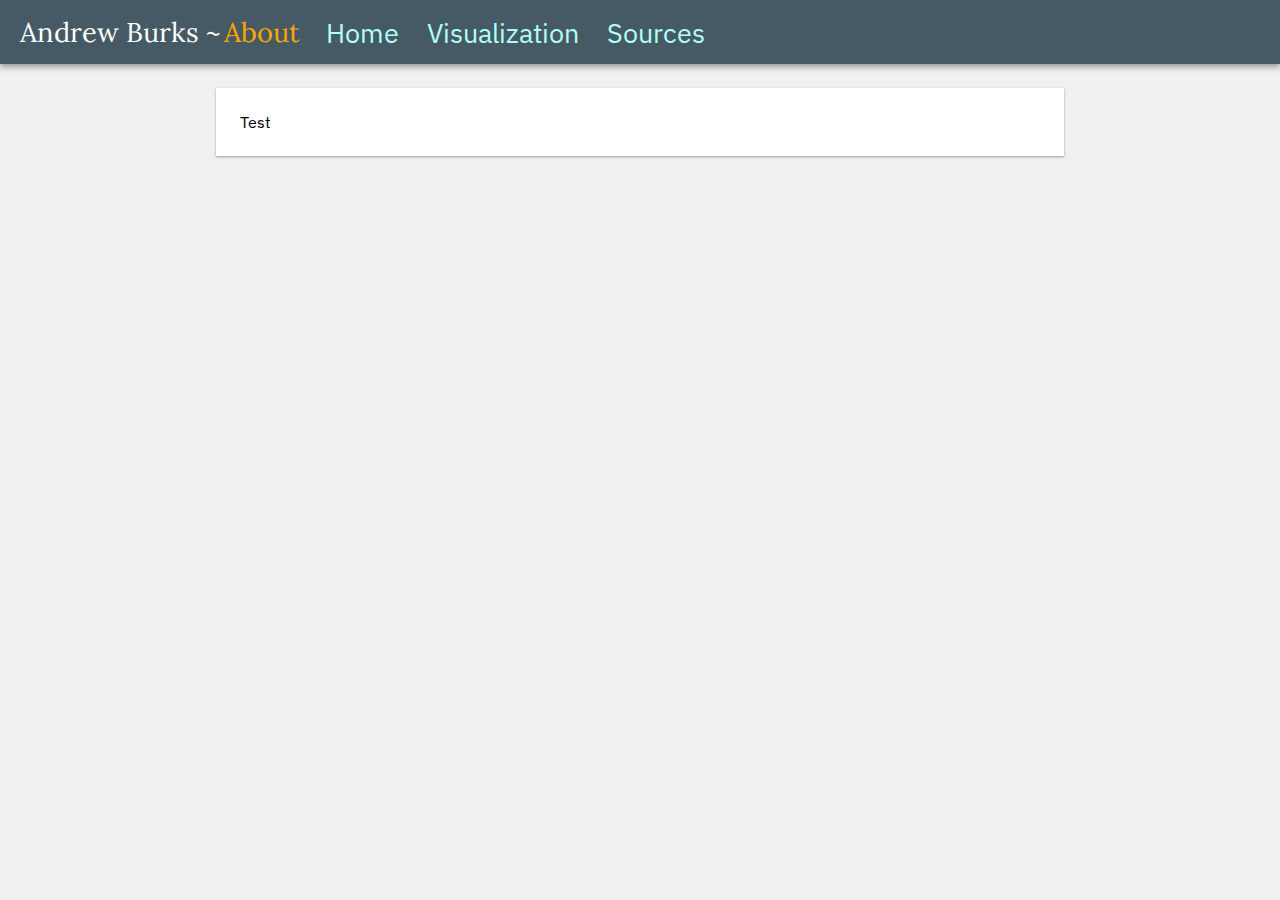
==== index.html @ 1fafd310 "fix some jank by inlining template/styles" ====
<!DOCTYPE html>
<html lang="en">
  <head>
    <meta charset="UTF-8" />
    <meta name="viewport" content="width=device-width, initial-scale=1.0" />

    <link
      rel="preload"
      href="https://fonts.googleapis.com/css2?family=IBM+Plex+Sans:ital,wght@0,100;0,400;0,700;1,100;1,400;1,700&family=Lora:wght@600&display=swap"
      as="style"
      crossorigin
    />
    <link
      href="https://fonts.googleapis.com/css2?family=IBM+Plex+Sans:ital,wght@0,100;0,400;0,700;1,100;1,400;1,700&family=Lora:wght@600&display=swap"
      rel="stylesheet"
    />
    <link rel="stylesheet" href="./css/base.css" />

    <script src="./src/components/load.js" type="module"></script>

    <title>VDS Site - Andrew Burks</title>

    <link rel="apple-touch-icon" sizes="180x180" href="/apple-touch-icon.png" />
    <link rel="icon" type="image/png" sizes="32x32" href="/favicon-32x32.png" />
    <link rel="icon" type="image/png" sizes="16x16" href="/favicon-16x16.png" />
    <link rel="manifest" href="/site.webmanifest" />
  </head>
  <body>
    <header-bar> <span slot="title">About</span></header-bar>

    <content-pane> Test </content-pane>

    <script src="./src/main.js" type="module"></script>
  </body>
</html>
---- css/base.css ----
html,
body {
  margin: 0;
  font-family: var(--font);
}

body {
  background: #f0f0f0;

  display: flex;
  width: 100%;
  flex-flow: column;

  align-items: center;
}

:root {
  --font-serif: "Lora", serif;
  --font: "IBM Plex Sans", sans-serif;

  --primary: #455a64;
  --primary-light: #718792;
  --primary-dark: #1c313a;

  --secondary: #80cbc4;
  --secondary-light: #b2fef7;
  --secondary-dark: #4f9a94;

  /* shadow elevations similar to Material Design spec w/ css rules found here:
   https://medium.com/@Florian/freebie-google-material-design-shadow-helper-2a0501295a2d
  */
  --el-1: 0 1px 3px rgba(0, 0, 0, 0.12), 0 1px 2px rgba(0, 0, 0, 0.24);
  --el-2: 0 3px 6px rgba(0, 0, 0, 0.16), 0 3px 6px rgba(0, 0, 0, 0.23);
  --el-3: 0 10px 20px rgba(0, 0, 0, 0.19), 0 6px 6px rgba(0, 0, 0, 0.23);
  --el-4: 0 14px 28px rgba(0, 0, 0, 0.25), 0 10px 10px rgba(0, 0, 0, 0.22);
  --el-5: 0 19px 38px rgba(0, 0, 0, 0.3), 0 15px 12px rgba(0, 0, 0, 0.22);
}
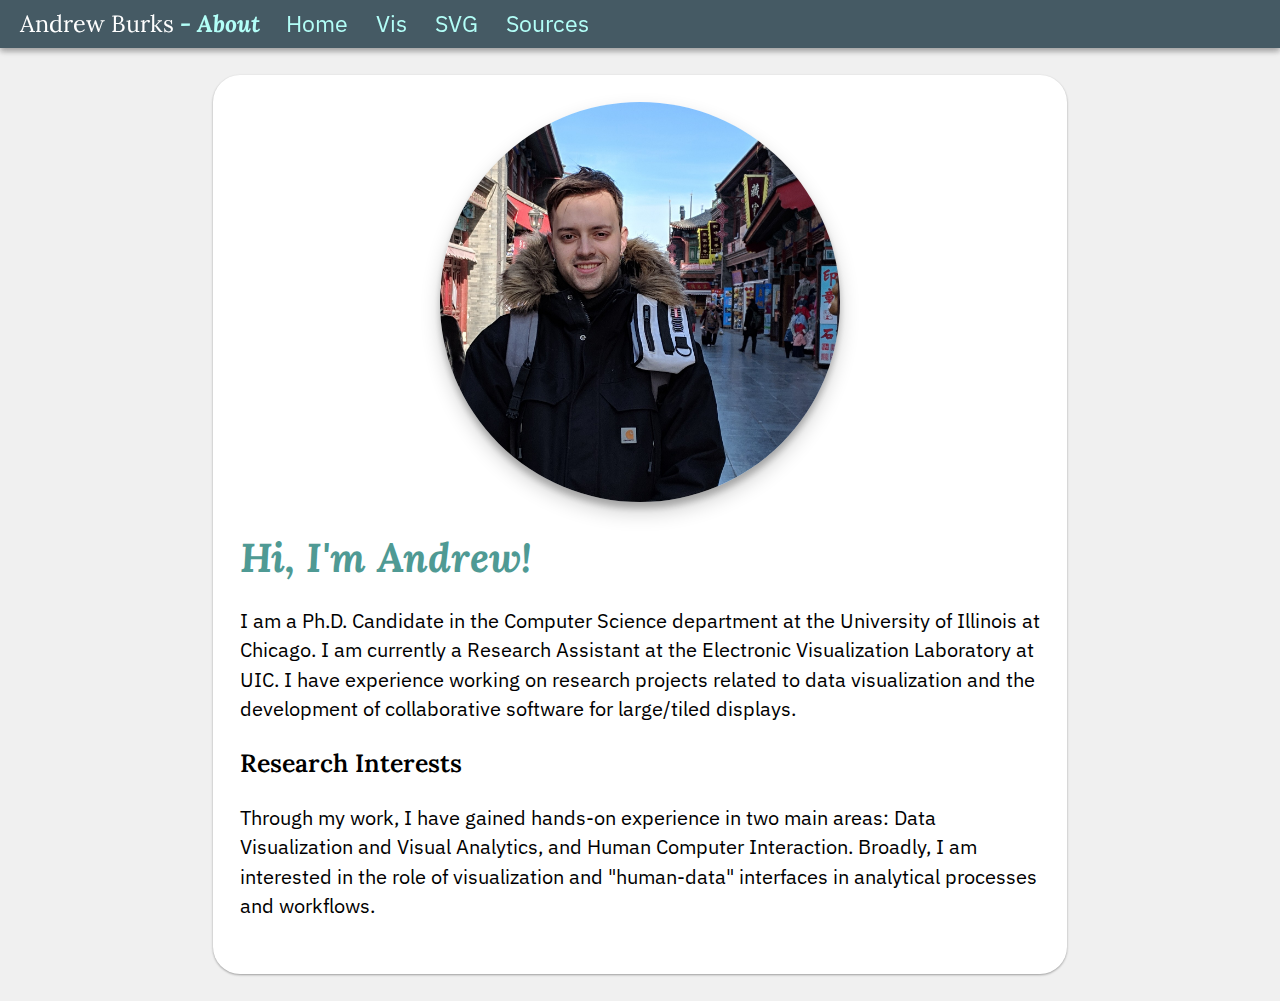
==== commit 9a081a5f: "add some info on the home page and some more styles/interactivity" ====
--- a/index.html
+++ b/index.html
@@ -6,15 +6,16 @@
 
     <link
       rel="preload"
-      href="https://fonts.googleapis.com/css2?family=IBM+Plex+Sans:ital,wght@0,100;0,400;0,700;1,100;1,400;1,700&family=Lora:wght@600&display=swap"
+      href="https://fonts.googleapis.com/css2?family=IBM+Plex+Sans:ital,wght@0,100;0,400;0,700;1,100;1,400;1,700&family=Lora:ital,wght@0,400;1,400;0,600;1,600;0,700;1,700&display=swap"
       as="style"
       crossorigin
     />
     <link
-      href="https://fonts.googleapis.com/css2?family=IBM+Plex+Sans:ital,wght@0,100;0,400;0,700;1,100;1,400;1,700&family=Lora:wght@600&display=swap"
+      href="https://fonts.googleapis.com/css2?family=IBM+Plex+Sans:ital,wght@0,100;0,400;0,700;1,100;1,400;1,700&family=Lora:ital,wght@0,400;1,400;0,600;1,600;0,700;1,700&display=swap"
       rel="stylesheet"
     />
     <link rel="stylesheet" href="./css/base.css" />
+    <link rel="stylesheet" href="./css/index.css" />
 
     <script src="./src/components/load.js" type="module"></script>
 
@@ -26,9 +27,21 @@
     <link rel="manifest" href="/site.webmanifest" />
   </head>
   <body>
-    <header-bar> <span slot="title">About</span></header-bar>
+    <header-bar>About</header-bar>
 
-    <content-pane> Test </content-pane>
+    <content-pane>
+      <div class="image-wrapper">
+        <img id="me" src="./assets/me.jpg"></div>
+      </div>
+      <h1 style="color: var(--secondary-dark); font-style: italic">Hi, I'm Andrew!</h1>
+      <p>
+        I am a Ph.D. Candidate in the Computer Science department at the University of Illinois at Chicago. I am currently a Research Assistant at the Electronic Visualization Laboratory at UIC. I have experience working on research projects related to data visualization and the development of collaborative software for large/tiled displays.
+      </p>
+      <h3>Research Interests</h3>
+      <p>
+        Through my work, I have gained hands-on experience in two main areas: Data Visualization and Visual Analytics, and Human Computer Interaction. Broadly, I am interested in the role of visualization and "human-data" interfaces in analytical processes and workflows.
+      </p>
+    </content-pane>
 
     <script src="./src/main.js" type="module"></script>
   </body>
--- a/css/base.css
+++ b/css/base.css
@@ -1,7 +1,7 @@
 html,
 body {
   margin: 0;
-  font-family: var(--font);
+  font: 112.5%/1.45em IBM Plex Sans, serif;
 }
 
 body {
@@ -35,3 +35,59 @@
   --el-4: 0 14px 28px rgba(0, 0, 0, 0.25), 0 10px 10px rgba(0, 0, 0, 0.22);
   --el-5: 0 19px 38px rgba(0, 0, 0, 0.3), 0 15px 12px rgba(0, 0, 0, 0.22);
 }
+
+h1,
+h2,
+h3,
+h4,
+h5,
+h6 {
+  margin: 0;
+  padding: 0;
+  margin-bottom: 1.45rem;
+  color: inherit;
+  text-rendering: optimizeLegibility;
+  line-height: 1.1;
+}
+
+h1 {
+  font-family: var(--font-serif);
+  font-weight: 700;
+  font-size: 2.25rem;
+}
+
+h2 {
+  font-family: var(--font-serif);
+  font-weight: 600;
+  font-size: 1.62671rem;
+}
+
+h3 {
+  font-family: var(--font-serif);
+  font-weight: 600;
+  font-size: 1.38316rem;
+}
+
+h4 {
+  font-family: var(--font);
+  font-weight: bold;
+  font-size: 1rem;
+}
+
+h5 {
+  font-family: var(--font);
+  font-weight: bold;
+  font-size: 0.85028rem;
+}
+
+h6 {
+  font-family: var(--font);
+  font-weight: bold;
+  font-size: 0.78405rem;
+}
+
+p {
+  margin: 0;
+  padding: 0;
+  margin-bottom: 1.45rem;
+}
--- a/css/index.css
+++ b/css/index.css
@@ -0,0 +1,56 @@
+#me {
+  position: relative;
+  width: 400px;
+  height: auto;
+  max-width: 100%;
+
+  border-radius: 9999px;
+
+  transform: scale(1);
+
+  box-shadow: var(--el-3);
+  cursor: help;
+  pointer-events: all;
+
+  transition: transform 0.2s ease-out, box-shadow 0.2s ease-out;
+}
+
+#me:hover {
+  transform: scale(1.08);
+
+  box-shadow: var(--el-5);
+}
+
+.image-wrapper {
+  position: relative;
+  align-self: center;
+  margin-bottom: 1.45rem;
+
+  pointer-events: none;
+}
+
+.image-wrapper::after {
+  display: block;
+  position: absolute;
+  top: 100%;
+  left: 50%;
+  transform: translate(-50%, -30px) scale(0.25);
+
+  opacity: 0;
+
+  height: 24px;
+  padding: 4px 6px;
+  border-radius: 10px;
+
+  color: white;
+
+  background: var(--primary-dark);
+  content: "Tianjin - Jan 2019";
+
+  transition: opacity 0.2s ease-out, transform 0.2s ease-out;
+}
+
+.image-wrapper:hover::after {
+  opacity: 1;
+  transform: translate(-50%, 15px) scale(1);
+}
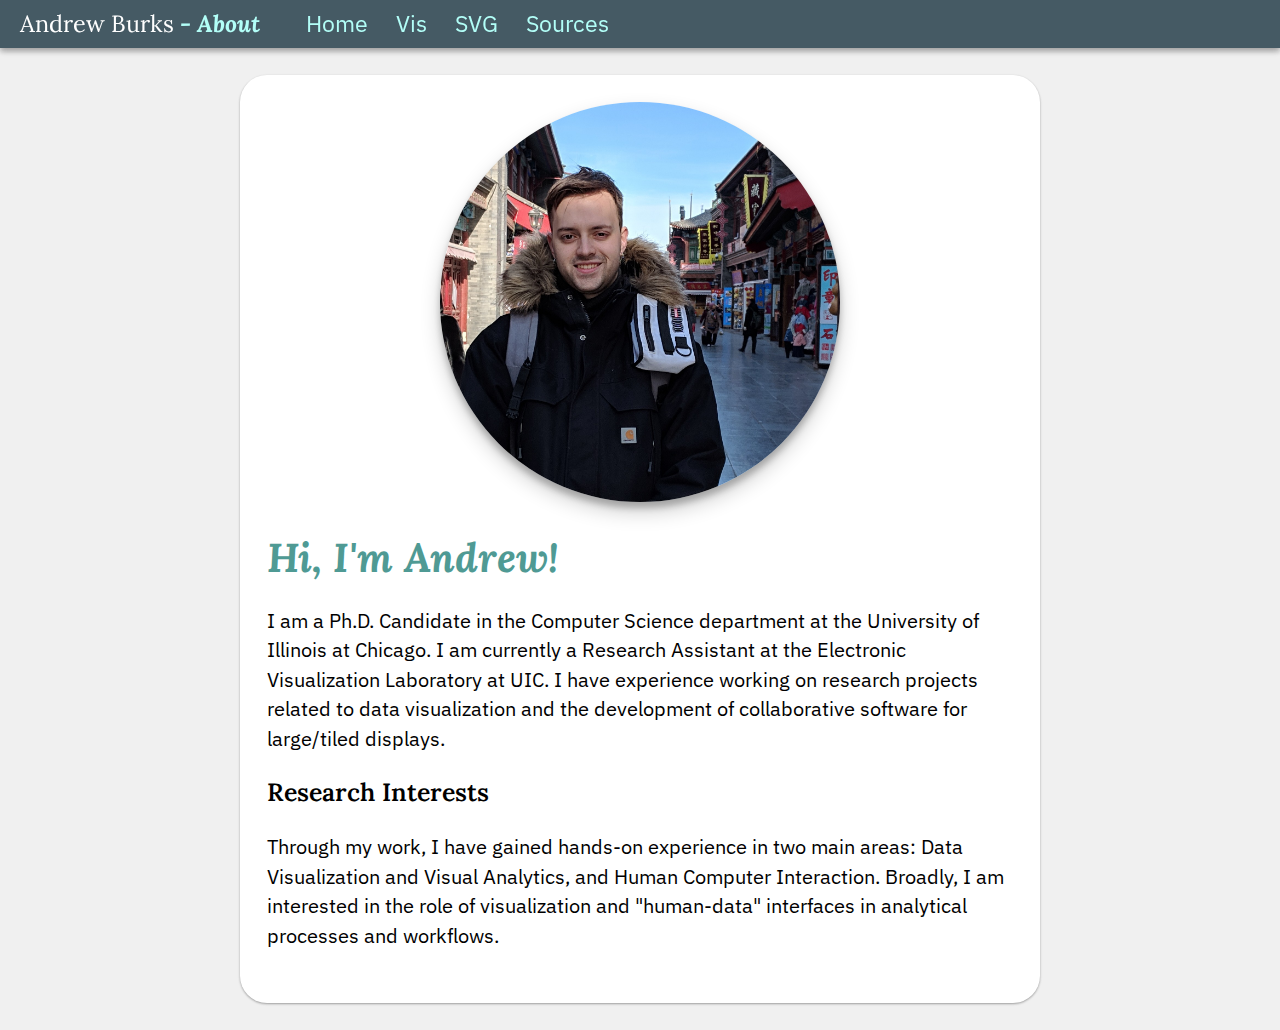
==== commit 34e7ef67: "make the top menu collapse for mobile" ====
--- a/index.html
+++ b/index.html
@@ -4,27 +4,20 @@
     <meta charset="UTF-8" />
     <meta name="viewport" content="width=device-width, initial-scale=1.0" />
 
-    <link
-      rel="preload"
-      href="https://fonts.googleapis.com/css2?family=IBM+Plex+Sans:ital,wght@0,100;0,400;0,700;1,100;1,400;1,700&family=Lora:ital,wght@0,400;1,400;0,600;1,600;0,700;1,700&display=swap"
-      as="style"
-      crossorigin
-    />
-    <link
-      href="https://fonts.googleapis.com/css2?family=IBM+Plex+Sans:ital,wght@0,100;0,400;0,700;1,100;1,400;1,700&family=Lora:ital,wght@0,400;1,400;0,600;1,600;0,700;1,700&display=swap"
-      rel="stylesheet"
-    />
     <link rel="stylesheet" href="./css/base.css" />
     <link rel="stylesheet" href="./css/index.css" />
 
-    <script src="./src/components/load.js" type="module"></script>
+    <link rel="preconnect" href="https://fonts.gstatic.com/" crossorigin />
+    <link rel="preconnect" href="https://fonts.googleapis.com/" crossorigin />
+
+    <script src="./src/components/load.js" type="module" async="false"></script>
 
     <title>VDS Site - Andrew Burks</title>
 
-    <link rel="apple-touch-icon" sizes="180x180" href="/apple-touch-icon.png" />
-    <link rel="icon" type="image/png" sizes="32x32" href="/favicon-32x32.png" />
-    <link rel="icon" type="image/png" sizes="16x16" href="/favicon-16x16.png" />
-    <link rel="manifest" href="/site.webmanifest" />
+    <link rel="apple-touch-icon" sizes="180x180" href="./apple-touch-icon.png" />
+    <link rel="icon" type="image/png" sizes="32x32" href="./favicon-32x32.png" />
+    <link rel="icon" type="image/png" sizes="16x16" href="./favicon-16x16.png" />
+    <link rel="manifest" href="./site.webmanifest" />
   </head>
   <body>
     <header-bar>About</header-bar>
--- a/css/base.css
+++ b/css/base.css
@@ -1,14 +1,20 @@
+@import url("https://fonts.googleapis.com/css2?family=IBM+Plex+Sans:ital,wght@0,300;0,400;0,600;1,300;1,400;1,600&family=Lora:ital,wght@0,400;0,600;0,700;1,400;1,600;1,700&display=swap");
+
 html,
 body {
+  width: 100%;
   margin: 0;
   font: 112.5%/1.45em IBM Plex Sans, serif;
+}
+
+* {
+  box-sizing: border-box;
 }
 
 body {
   background: #f0f0f0;
 
   display: flex;
-  width: 100%;
   flex-flow: column;
 
   align-items: center;
--- a/css/index.css
+++ b/css/index.css
@@ -39,15 +39,18 @@
   opacity: 0;
 
   height: 24px;
-  padding: 4px 6px;
+  padding: 6px 10px;
   border-radius: 10px;
 
   color: white;
 
   background: var(--primary-dark);
-  content: "Tianjin - Jan 2019";
+  box-shadow: var(--el-3), 0 0 4px 2px var(--secondary);
+  content: "Tianjin ~ Jan 2019";
 
   transition: opacity 0.2s ease-out, transform 0.2s ease-out;
+
+  white-space: pre;
 }
 
 .image-wrapper:hover::after {
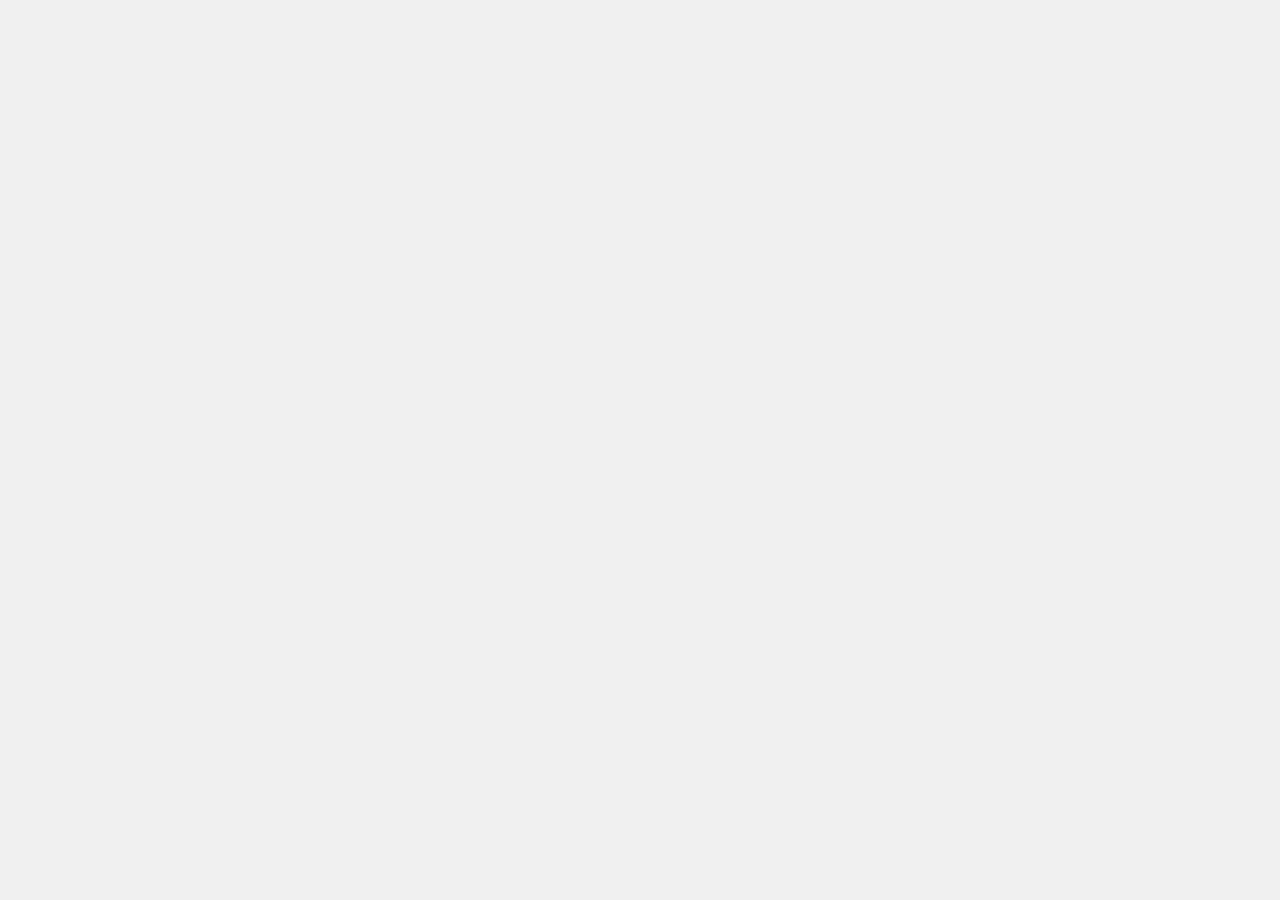
==== commit 7a834e38: "add vis pages and some svg animations, start writing some stuff for the sources page" ====
--- a/index.html
+++ b/index.html
@@ -11,6 +11,10 @@
     <link rel="preconnect" href="https://fonts.googleapis.com/" crossorigin />
 
     <script src="./src/components/load.js" type="module" async="false"></script>
+    <script
+    src="https://code.jquery.com/jquery-3.5.1.slim.min.js"
+    integrity="sha256-4+XzXVhsDmqanXGHaHvgh1gMQKX40OUvDEBTu8JcmNs="
+    crossorigin="anonymous"></script>
 
     <title>VDS Site - Andrew Burks</title>
 
@@ -26,7 +30,7 @@
       <div class="image-wrapper">
         <img id="me" src="./assets/me.jpg"></div>
       </div>
-      <h1 style="color: var(--secondary-dark); font-style: italic">Hi, I'm Andrew!</h1>
+      <h1>Hi, I'm Andrew!</h1>
       <p>
         I am a Ph.D. Candidate in the Computer Science department at the University of Illinois at Chicago. I am currently a Research Assistant at the Electronic Visualization Laboratory at UIC. I have experience working on research projects related to data visualization and the development of collaborative software for large/tiled displays.
       </p>
--- a/css/base.css
+++ b/css/base.css
@@ -56,8 +56,22 @@
   line-height: 1.1;
 }
 
+content-pane h1,
+content-pane h2,
+content-pane h3 {
+  cursor: pointer;
+}
+
+content-pane h1:target,
+content-pane h2:target,
+content-pane h3:target {
+  text-decoration: underline;
+}
+
 h1 {
   font-family: var(--font-serif);
+  color: var(--secondary-dark);
+  font-style: italic;
   font-weight: 700;
   font-size: 2.25rem;
 }
@@ -97,3 +111,12 @@
   padding: 0;
   margin-bottom: 1.45rem;
 }
+
+header-bar,
+content-pane {
+  visibility: hidden;
+}
+
+.hydrated {
+  visibility: visible;
+}
--- a/css/index.css
+++ b/css/index.css
@@ -16,7 +16,7 @@
 }
 
 #me:hover {
-  transform: scale(1.08);
+  transform: scale(1.05);
 
   box-shadow: var(--el-5);
 }
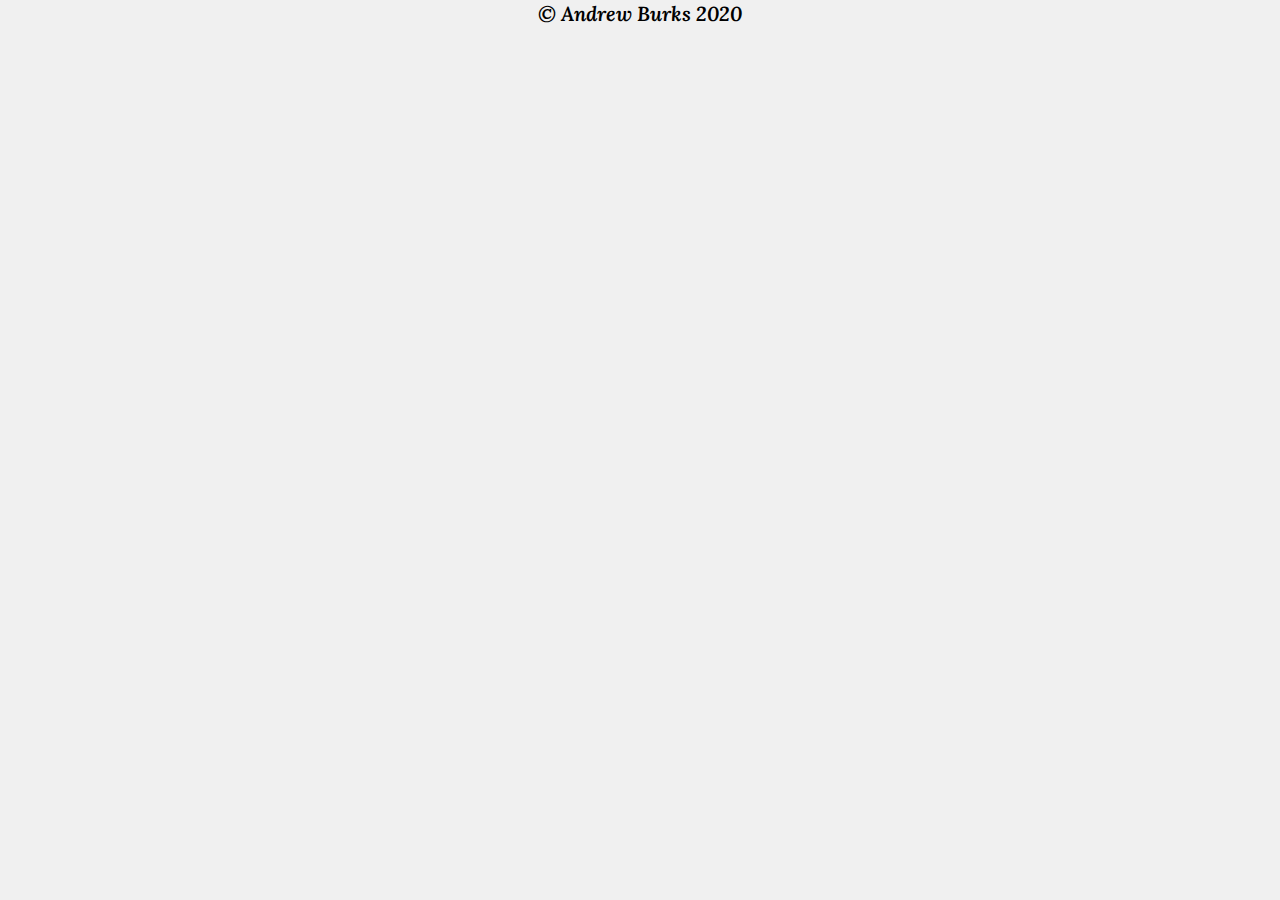
==== commit eb87cf23: "wrap up assignment" ====
--- a/index.html
+++ b/index.html
@@ -38,7 +38,18 @@
       <p>
         Through my work, I have gained hands-on experience in two main areas: Data Visualization and Visual Analytics, and Human Computer Interaction. Broadly, I am interested in the role of visualization and "human-data" interfaces in analytical processes and workflows.
       </p>
+      <h3>Connect</h3>
+      <p>
+        Twitter: <a style="font-family: var(--font-serif); font-weight: 600" href="https://twitter.com/AndrewTBurks">
+          @AndrewTBurks
+        </a>
+        <br>
+        Github: <a style="font-family: var(--font-serif); font-weight: 600" href="https://github.com/AndrewTBurks">
+          @AndrewTBurks
+        </a>
+      </p>
     </content-pane>
+
 
     <script src="./src/main.js" type="module"></script>
   </body>
--- a/css/base.css
+++ b/css/base.css
@@ -18,6 +18,15 @@
   flex-flow: column;
 
   align-items: center;
+}
+
+body::after {
+  content: "© Andrew Burks 2020";
+  margin-bottom: 10px;
+  font-family: var(--font-serif);
+
+  font-weight: 600;
+  font-style: italic;
 }
 
 :root {
